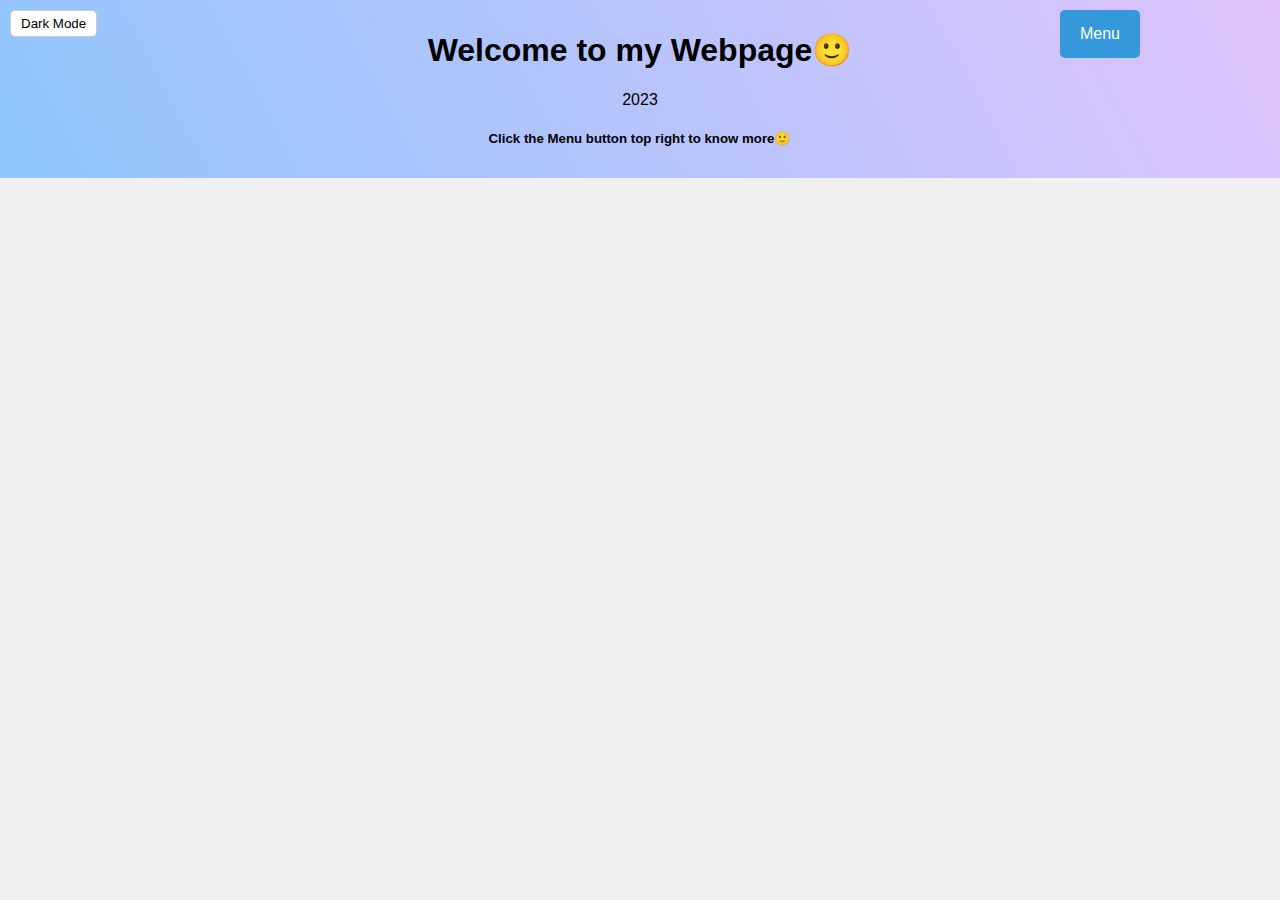
==== index.html @ 01b6646f "commit" ====
<!DOCTYPE html>
<html lang="en">
<head>
    <meta charset="UTF-8">
    <meta name="viewport" content="width=device-width, initial-scale=1.0">
    <title>Webpage🙂</title>
    <link rel="stylesheet" href="csssetting.css">
    <link rel="stylesheet" href="Menu.css">
    <link rel="stylesheet" href="darklightbutton.css">
</head>
<body>
  <button id="mode-toggle">Dark Mode</button>
    <script src="Darklightbutton.js"></script>
    <footer>
        <div class="container grid-3">
          <div class="copyright">
            <h1>Welcome to my Webpage🙂</h1>
            <p>2023</p>
            <h5>Click the Menu button top right to know more🙂</h5>
          <div class="menu-button">
            Menu
            <div class="menu-list">
                <a href="index.html">Home</a>
                <a href="about.html">About Me</a>
                <a href="contact.html">Contact</a>
            </div>
       
        <script src="menu.js"></script>
        <script src="Darklightbutton.js"></script>
</body>
</html>
---- csssetting.css ----
body {
    background-color: #8EC5FC;
    
    
  }

  .center-me{
    text-align: justify; 
  -moz-text-align-last: center; 
  text-align-last: center;
    margin: 0;
  width: 450px;
  background-color: #8EC5FC;
  padding: 5px;
  
 
    
  }

  .img1 {
    background-color: transparent;
    background-color: #8EC5FC;
    background-image: linear-gradient(62deg, #8EC5FC 0%, #E0C3FC 100%);    
      height:146px;
      position: relative;
      top: -30px;
      left: 270px;
      border-radius:80%;
      -moz-border-radius:80%;
      -webkit-border-radius:80%;
      width:146px;
  }


footer {
    background-color: #8EC5FC;
background-image: linear-gradient(62deg, #8EC5FC 0%, #E0C3FC 100%);
    padding: 10px 10px;
  }
  
  /* Sets all link texts to white and puts margin to the left and right */
  
  footer a {
    color: white;
    margin: 0 10px;
  }


  footer a:hover {
    color: #9867C5;
    border-bottom: 2px solid #9867C5;
  }

  /* desktop and Under */

@media(max-width: 1920px) {
  
}
---- Menu.css ----
/* Style for the menu button and links */
.menu-button {
    position: absolute;
    top: 10px;
    right: 140px;
    background-color: #3498db;
    color: #fff;
    padding: 15px 20px;
    border-radius: 5px;
    cursor: pointer;
    z-index: 1;
}

.menu-list {
    display: none;
    position: absolute;
    background-color: #f1f1f1;
    min-width: 160px;
    box-shadow: 0px 8px 16px 0px rgba(0, 0, 0, 0.2);
    z-index: 2;
}

.menu-list a {
    padding: 12px 16px;
    text-decoration: none;
    display: block;
    color: #333;
}

.menu-list a:hover {
    background-color: #ddd;
}

/* Show the menu list when hovering over the menu button */
.menu-button:hover .menu-list {
    display: block;
}
---- darklightbutton.css ----
body {
    font-family: Arial, sans-serif;
    background-color: #f0f0f0;
    transition: background-color 0.5s;
    text-align: center;
    margin: 0;
    padding: 0;
}

.dark-mode {
    background-color: #000;
    color: #fff; /* Change text color to white in dark mode */
}

#mode-toggle {
    position: fixed;
    top: 10px;
    left: 10px;
    background-color: #fff;
    border: 1px solid #ccc;
    padding: 5px 10px;
    border-radius: 5px;
    cursor: pointer;
}
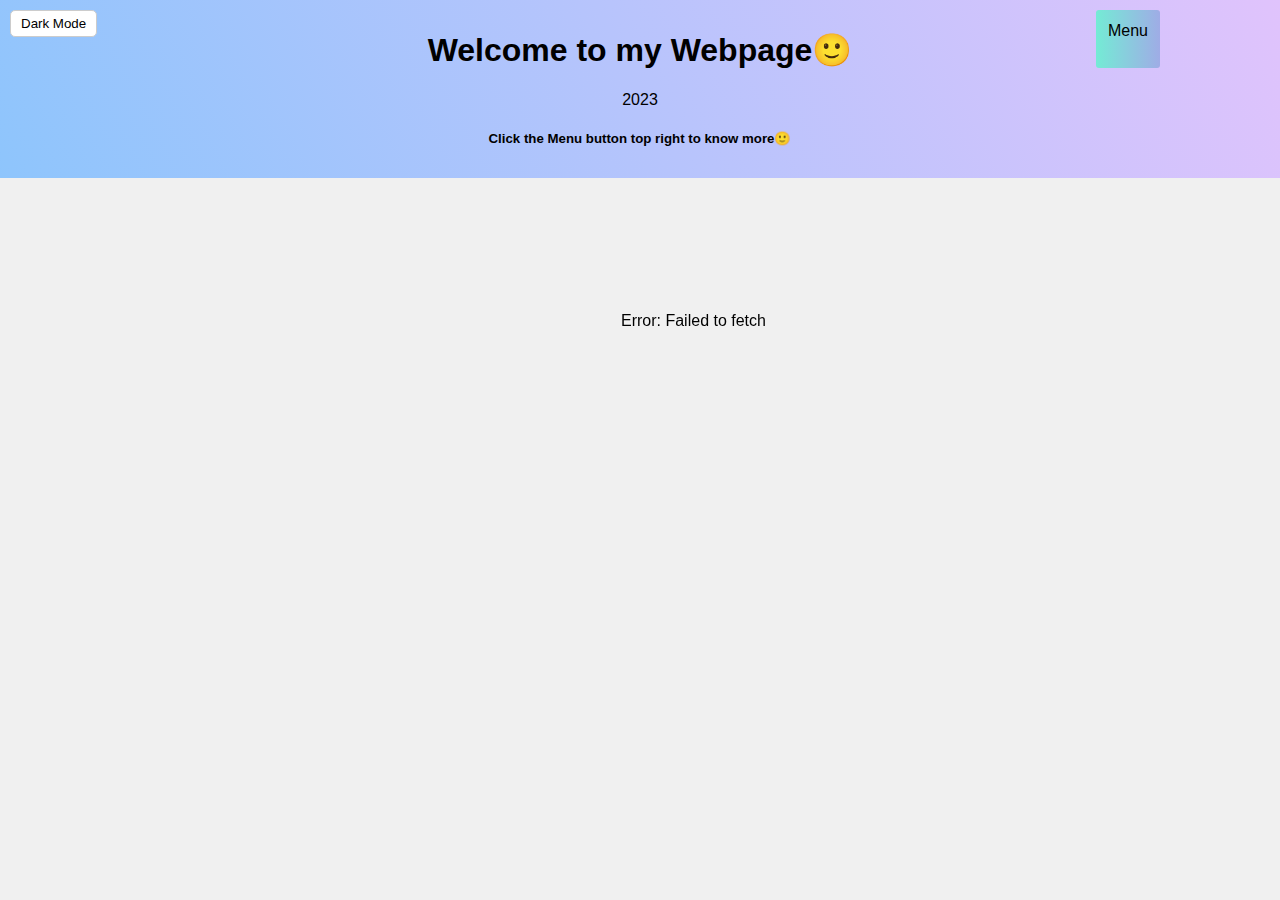
==== commit 626a78f5: "commit" ====
--- a/index.html
+++ b/index.html
@@ -7,6 +7,7 @@
     <link rel="stylesheet" href="csssetting.css">
     <link rel="stylesheet" href="Menu.css">
     <link rel="stylesheet" href="darklightbutton.css">
+    <link rel="stylesheet" href="apicontainer.css">
 </head>
 <body>
   <button id="mode-toggle">Dark Mode</button>
@@ -24,8 +25,19 @@
                 <a href="about.html">About Me</a>
                 <a href="contact.html">Contact</a>
             </div>
-       
-        <script src="menu.js"></script>
-        <script src="Darklightbutton.js"></script>
+
+            <div>
+              <p>
+              <div class="apicontainer" id="data-container">
+                <h4>Api Test</h4>
+                <!-- Data will be displayed here -->
+            </div>
+          </p>
+            </div>
+  
+    <script src="ajax.js"></script>
+    <script src="API.js"></script>
+   <script src="menu.js"></script>
+   <script src="Darklightbutton.js"></script>
 </body>
 </html>--- a/csssetting.css
+++ b/csssetting.css
@@ -1,5 +1,5 @@
 body {
-    background-color: #8EC5FC;
+    background-color: #0974df;
     
     
   }
@@ -21,7 +21,7 @@
     background-color: transparent;
     background-color: #8EC5FC;
     background-image: linear-gradient(62deg, #8EC5FC 0%, #E0C3FC 100%);    
-      height:146px;
+      height:186px;
       position: relative;
       top: -30px;
       left: 270px;
@@ -55,4 +55,5 @@
 
 @media(max-width: 1920px) {
   
-}+}
+
--- a/Menu.css
+++ b/Menu.css
@@ -1,17 +1,25 @@
+
 /* Style for the menu button and links */
 .menu-button {
+    @media screen (max-height: 748px) {
+        
+    }
     position: absolute;
     top: 10px;
-    right: 140px;
-    background-color: #3498db;
-    color: #fff;
-    padding: 15px 20px;
-    border-radius: 5px;
+    right: 120px;
+    background-color: #74EBD5;
+background-image: linear-gradient(90deg, #74EBD5 0%, #9FACE6 100%);
+
+    padding: 12px 12px;
+    border-radius: 3px;
     cursor: pointer;
     z-index: 1;
 }
 
 .menu-list {
+    @media screen (max-height: 340px) {
+        
+    }
     display: none;
     position: absolute;
     background-color: #f1f1f1;
@@ -21,6 +29,9 @@
 }
 
 .menu-list a {
+    @media screen (max-height: 340px) {
+        
+    }
     padding: 12px 16px;
     text-decoration: none;
     display: block;
@@ -28,10 +39,19 @@
 }
 
 .menu-list a:hover {
+    @media screen (max-height: 340px) {
+        
+    }
     background-color: #ddd;
 }
 
-/* Show the menu list when hovering over the menu button */
+/*Show the menu list when hovering over the menu button */
+
 .menu-button:hover .menu-list {
+    @media screen (max-height: 340px) {
+        
+    }
     display: block;
 }
+
+
--- a/apicontainer.css
+++ b/apicontainer.css
@@ -0,0 +1,11 @@
+.apicontainer {
+    position:fixed;
+    padding: 240px 1px;
+    border-radius: 1px;
+    center: 10px;
+    left: 620px;
+
+
+
+
+}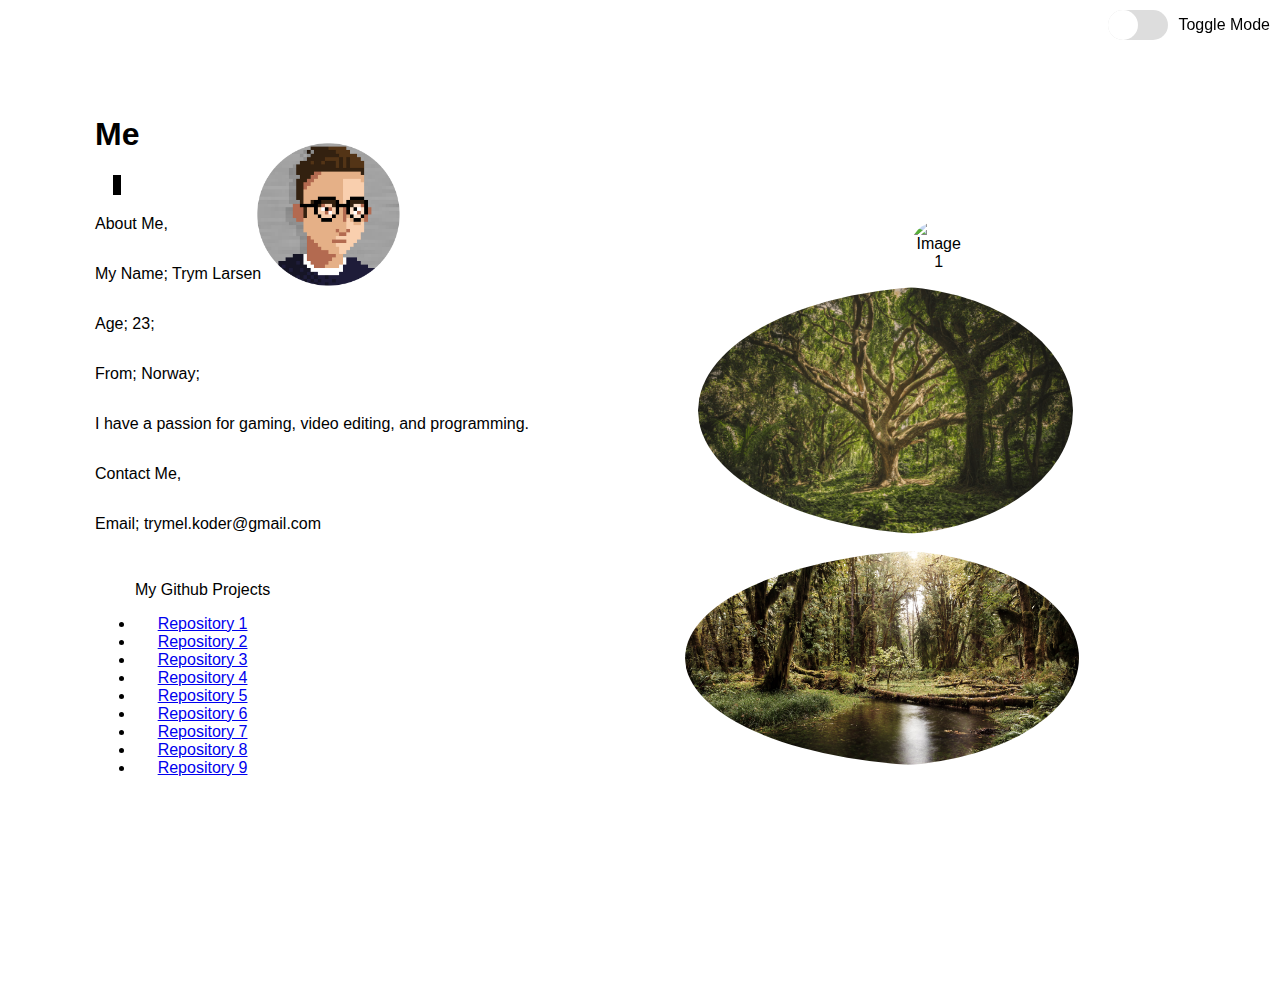
==== commit ba4971b8: "commit" ====
--- a/index.html
+++ b/index.html
@@ -3,41 +3,87 @@
 <head>
     <meta charset="UTF-8">
     <meta name="viewport" content="width=device-width, initial-scale=1.0">
-    <title>Webpage🙂</title>
-    <link rel="stylesheet" href="csssetting.css">
-    <link rel="stylesheet" href="Menu.css">
-    <link rel="stylesheet" href="darklightbutton.css">
-    <link rel="stylesheet" href="apicontainer.css">
+    <title>Main Page</title>
+    <link rel="stylesheet" href="imghover/imghover.css">
+    <link rel="stylesheet" href="/imghover/darklight.css">
+    <link rel="stylesheet" href="/imghover/portfolioimage.css">
+    <link rel="stylesheet" href="/imagesP1/topbar/textanimation.css">
 </head>
 <body>
-  <button id="mode-toggle">Dark Mode</button>
-    <script src="Darklightbutton.js"></script>
-    <footer>
-        <div class="container grid-3">
-          <div class="copyright">
-            <h1>Welcome to my Webpage🙂</h1>
-            <p>2023</p>
-            <h5>Click the Menu button top right to know more🙂</h5>
-          <div class="menu-button">
-            Menu
-            <div class="menu-list">
-                <a href="index.html">Home</a>
-                <a href="about.html">About Me</a>
-                <a href="contact.html">Contact</a>
+
+
+
+  <div id="container">
+    <div id="info">
+
+
+  <!-- The container for the animated text -->
+  <div id="animation-container">
+    <h1 id="animated-text"></h1>
+    <span class="cursor"></span>
+  </div>
+  
+       <p>About Me,</p>
+       <p>My Name; Trym Larsen</p>
+       <p> Age; 23;</p>
+       <p> From; Norway;</p>
+        <p>I have a passion for gaming, video editing, and programming. </p>
+       <p>Contact Me, </p>
+        <p>Email; trymel.koder@gmail.com</p>
+        <ul>
+          <p>My Github Projects</p>
+          <li><a href="https://github.com/TrymELCODER/JavaScript-test.git">Repository 1</a></li>
+          <li><a href="https://github.com/TrymELCODER/HTML-STRUKTUR.git">Repository 2</a></li>
+          <li><a href="https://github.com/TrymELCODER/Visual-code-projects.git">Repository 3</a></li>
+          <li><a href="https://github.com/TrymELCODER/project.git">Repository 4</a></li>
+          <li><a href="https://github.com/TrymELCODER/ToDo-list.git">Repository 5</a></li>
+          <li><a href="https://github.com/TrymELCODER/full-kalkulator-2023.git">Repository 6</a></li>
+          <li><a href="https://github.com/TrymELCODER/Oppgaven-for-Emoji.git">Repository 7</a></li>
+          <li><a href="https://github.com/TrymELCODER/HTML-STRUKTUR-main.git">Repository 8</a></li>
+          <li><a href="https://github.com/TrymELCODER/f-rste-project-Aug-28th-mobile-fix.git">Repository 9</a></li>
+          <!-- Add more items as needed -->
+      </ul>
+      
+
+   
+
+
+      <div class="portfolio-container">
+        <div class="portfolio-item">
+            <img src="/imagesP1/portfolio bilde.png" alt="Image 1">
             </div>
+        </div>
+      
 
-            <div>
-              <p>
-              <div class="apicontainer" id="data-container">
-                <h4>Api Test</h4>
-                <!-- Data will be displayed here -->
-            </div>
-          </p>
-            </div>
-  
-    <script src="ajax.js"></script>
-    <script src="API.js"></script>
-   <script src="menu.js"></script>
-   <script src="Darklightbutton.js"></script>
+        <div id="toggle-container">
+          <div id="toggle-btn" onclick="toggleMode()">
+              <div id="toggle-circle"></div>
+          </div>
+          Toggle Mode
+      </div>
+
+
+
+    </div>
+
+    <div id="photos">
+        <div class="photo">
+            <img src="/imagesP1/green nature 1.jpeg" alt="Image 1">
+        </div>
+
+        <div class="photo">
+            <img src="/imagesP1/tree pg 2.png" alt="Image 2">
+        </div>
+
+        <div class="photo">
+            <img src="/imagesP1/photo pg 3.jpeg" alt="Image 3">
+        </div>
+    </div>
+</div>
+
+
+
+   <script src="/imagesP1/topbar/textanimation.js"></script>
+   <script src="/darklight.js"></script>
 </body>
 </html>--- a/imghover/imghover.css
+++ b/imghover/imghover.css
@@ -0,0 +1,52 @@
+body {
+    font-family: Arial, sans-serif;
+    margin: 0;
+    padding: 0;
+    display: flex;
+    height: 100vh;
+}
+
+#container {
+    display: flex;
+    width: 100%;
+    height: 100%;
+}
+
+#info {
+    flex: 1;
+    padding: 45px;
+    box-sizing: border-box;
+    display: flex;
+    flex-direction: column;
+    align-items: flex-start;
+    
+}
+
+#photos {
+    flex: 1;
+    display: flex;
+    flex-direction: column;
+    justify-content: center;
+    align-items: center;
+    padding: 1.2rem;
+    box-sizing: border-box;
+}
+
+.photo {
+    position: relative;
+    overflow: hidden;
+    margin-bottom: 15px;
+    transition: all 0.3s ease;
+    border-radius: 100%;
+}
+
+.photo img {
+    width: 75%;
+    height: auto;
+    display: block;
+    border-radius: 100%;
+}
+
+.photo:hover {
+    transform: scale(1.05);
+}--- a/imghover/darklight.css
+++ b/imghover/darklight.css
@@ -0,0 +1,49 @@
+body {
+    font-family: Arial, sans-serif;
+    transition: background-color 0.5s ease;
+    margin: 0;
+    padding: 0;
+    background-color: #fff; /* Default background color */
+}
+
+#toggle-container {
+    position: fixed;
+    top: 10px;
+    right: 10px;
+    display: flex;
+    align-items: center;
+}
+
+#toggle-btn {
+    position: relative;
+    width: 60px;
+    height: 30px;
+    border-radius: 15px;
+    background-color: #ddd; /* Default button color */
+    margin-right: 10px;
+    cursor: pointer;
+}
+
+#toggle-circle {
+    position: absolute;
+    top: 50%;
+    transform: translate(0, -50%);
+    width: 30px;
+    height: 30px;
+    border-radius: 50%;
+    background-color: #fff; /* Default circle color */
+    transition: transform 0.5s ease, background-color 0.5s ease;
+}
+
+body.dark-mode {
+    background-color: #1a1a1a; /* Dark mode background color */
+}
+
+body.dark-mode #toggle-btn {
+    background-color: #333; /* Dark mode button color */
+}
+
+body.dark-mode #toggle-circle {
+    transform: translate(100%, -50%);
+    background-color: #333; /* Dark mode circle color */
+}--- a/imghover/portfolioimage.css
+++ b/imghover/portfolioimage.css
@@ -0,0 +1,12 @@
+
+
+.portfolio-container {
+    position: fixed;
+    top: 143px;
+    right: 880px;
+}
+
+.portfolio-item img {
+    max-width: 143px; /* Adjust the size as needed */
+    height: auto;
+}
--- a/imagesP1/topbar/textanimation.css
+++ b/imagesP1/topbar/textanimation.css
@@ -0,0 +1,25 @@
+ /* Add some basic styling */
+ body {
+    font-family: 'Arial', sans-serif;
+    text-align: center;
+    margin: 50px;
+  }
+
+  /* Style the blinking cursor */
+  .cursor {
+    display: inline-block;
+    width: 8px;
+    height: 20px;
+    background-color: black;
+    animation: blink 0.8s infinite;
+  }
+
+  /* Keyframe animation for the blinking cursor */
+  @keyframes blink {
+    0%, 50%, 100% {
+      opacity: 0;
+    }
+    25%, 75% {
+      opacity: 1;
+    }
+  }